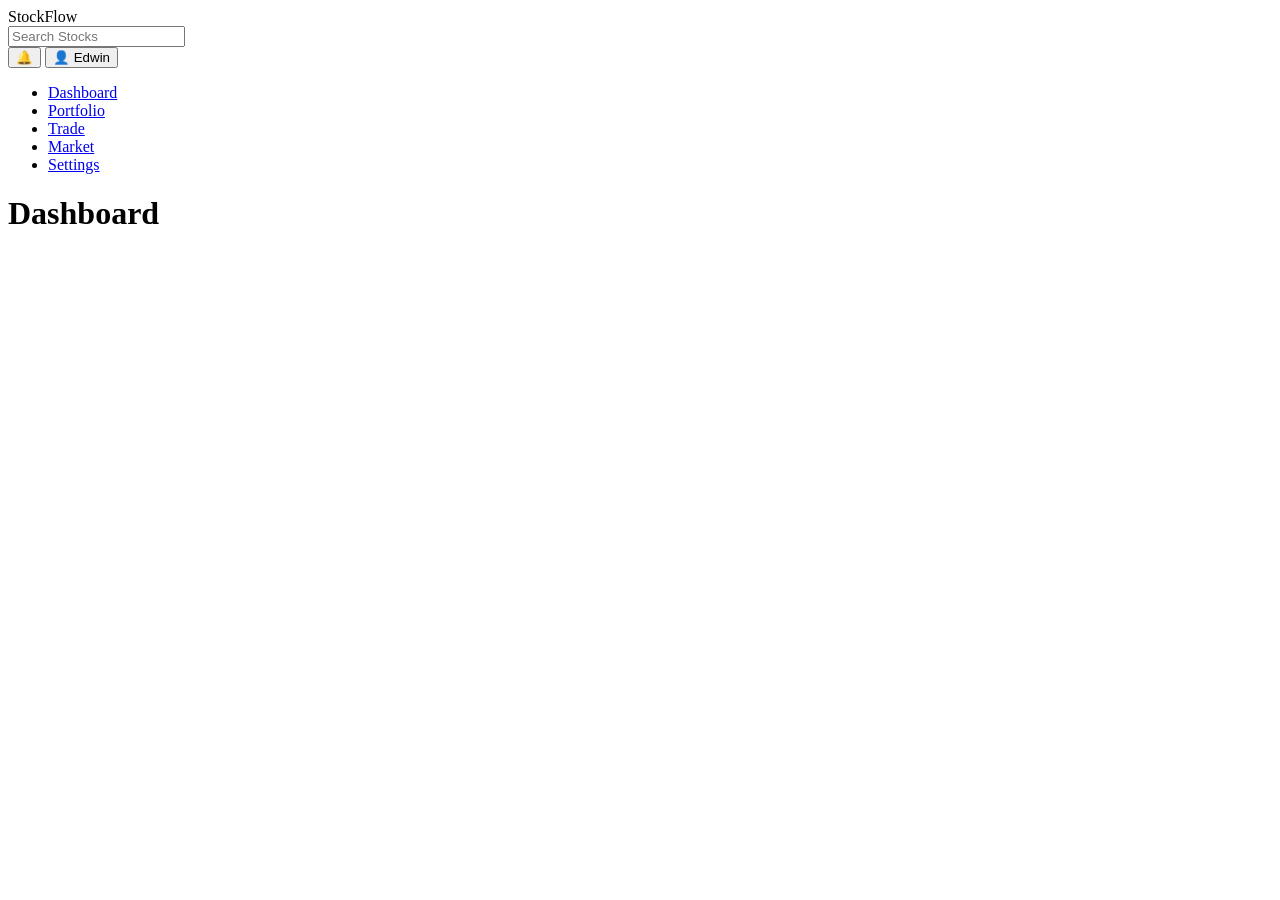
==== index.html @ 6bb7e73a "created file structure and updates index.html" ====
<!DOCTYPE html>
<html lang="en">
<head>
    <meta charset="UTF-8">
    <meta name="viewport" content="width=device-width, initial-scale=1.0">
    <title>Document</title>
</head>
<body>

     <!-- Top Navigation -->
    <header class="topbar">

        <div class="logo">
            StockFlow
        </div>

        <div class="search-container">
            <input type="search" placeholder="Search Stocks">
        </div>

        <div class="topbar-icons">
            <button>🔔</button>
            <button>👤 Edwin</button>
        </div>

    </header>

   
    <div class="dashboard-container">

        
        <aside class="sidebar">

            <ul>

                <li>
                    <a href="index.html">Dashboard</a>
                </li>

                <li>
                    <a href="portfolio.html">Portfolio</a>
                </li>

                <li>
                    <a href="trade.html">Trade</a>
                </li>

                <li>
                    <a href="market.html">Market</a>
                </li>

                <li>
                    <a href="settings.html">Settings</a>
                </li>

            </ul>

        </aside>

        <!-- Main Content -->
        <main class="main-content">

            <h1>Dashboard</h1>

        </main>

    </div>
    
</body>
</html>
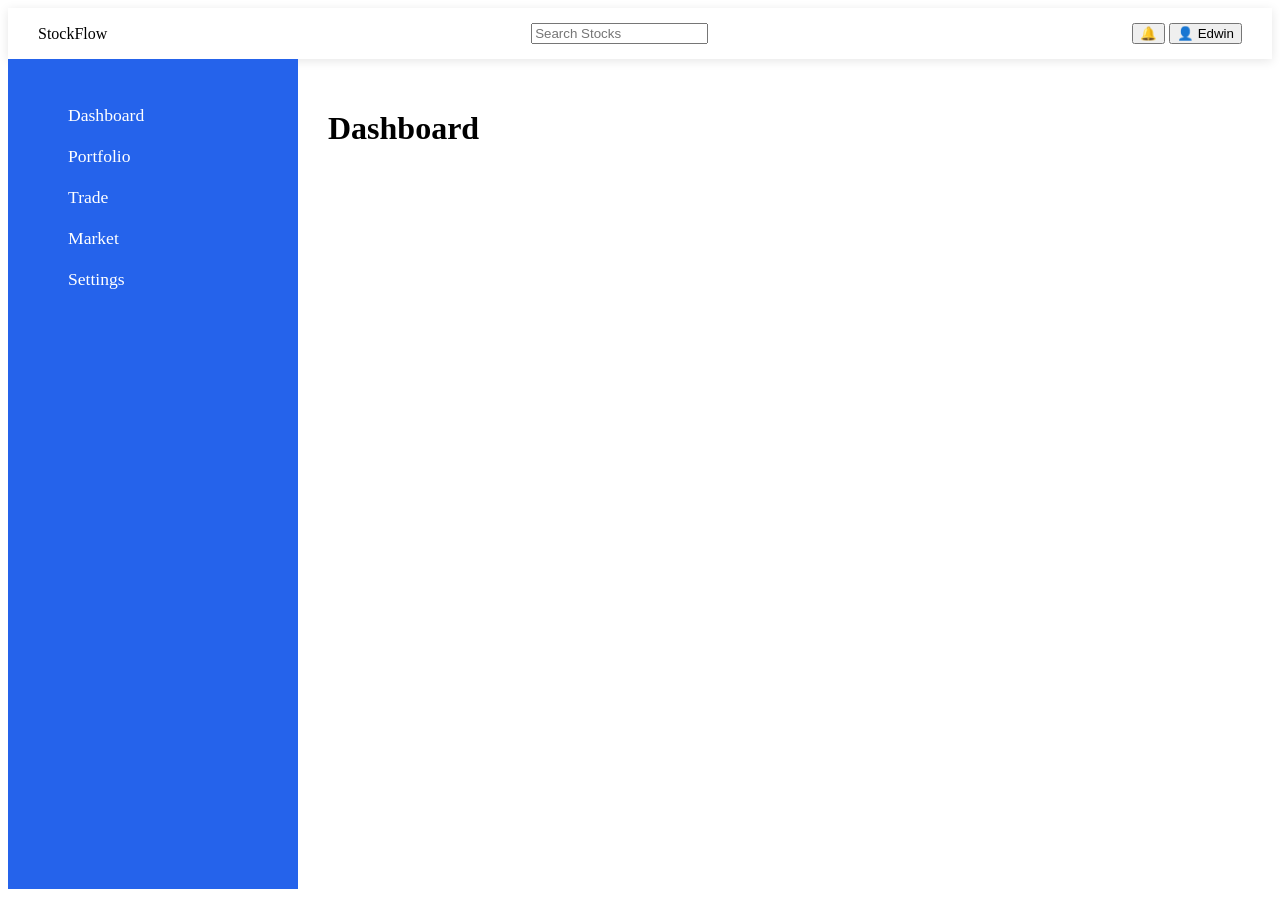
==== commit 84294034: "added index.html content with basic html layout" ====
--- a/index.html
+++ b/index.html
@@ -3,6 +3,7 @@
 <head>
     <meta charset="UTF-8">
     <meta name="viewport" content="width=device-width, initial-scale=1.0">
+    <link rel="stylesheet" href="css/styles.css">
     <title>Document</title>
 </head>
 <body>
--- a/css/styles.css
+++ b/css/styles.css
@@ -0,0 +1,46 @@
+
+.topbar{
+    background:white;
+    padding:15px 30px;
+    display:flex;
+    justify-content:space-between;
+    align-items:center;
+    box-shadow:0 2px 10px rgba(0,0,0,0.1);
+}
+
+.dashboard-container{
+    display:flex;
+    min-height:calc(100vh - 70px);
+}
+
+.sidebar{
+    width:250px;
+    background:#2563EB;
+    padding:30px 20px;
+}
+
+.sidebar ul{
+    list-style:none;
+}
+
+.sidebar li{
+    margin-bottom:20px;
+}
+
+.sidebar a{
+    color:white;
+    text-decoration:none;
+    font-size:1.1rem;
+    display:block;
+}
+
+.sidebar a:hover{
+    background:#60A5FA;
+    padding:10px;
+    border-radius:8px;
+}
+
+.main-content{
+    flex:1;
+    padding:30px;
+}
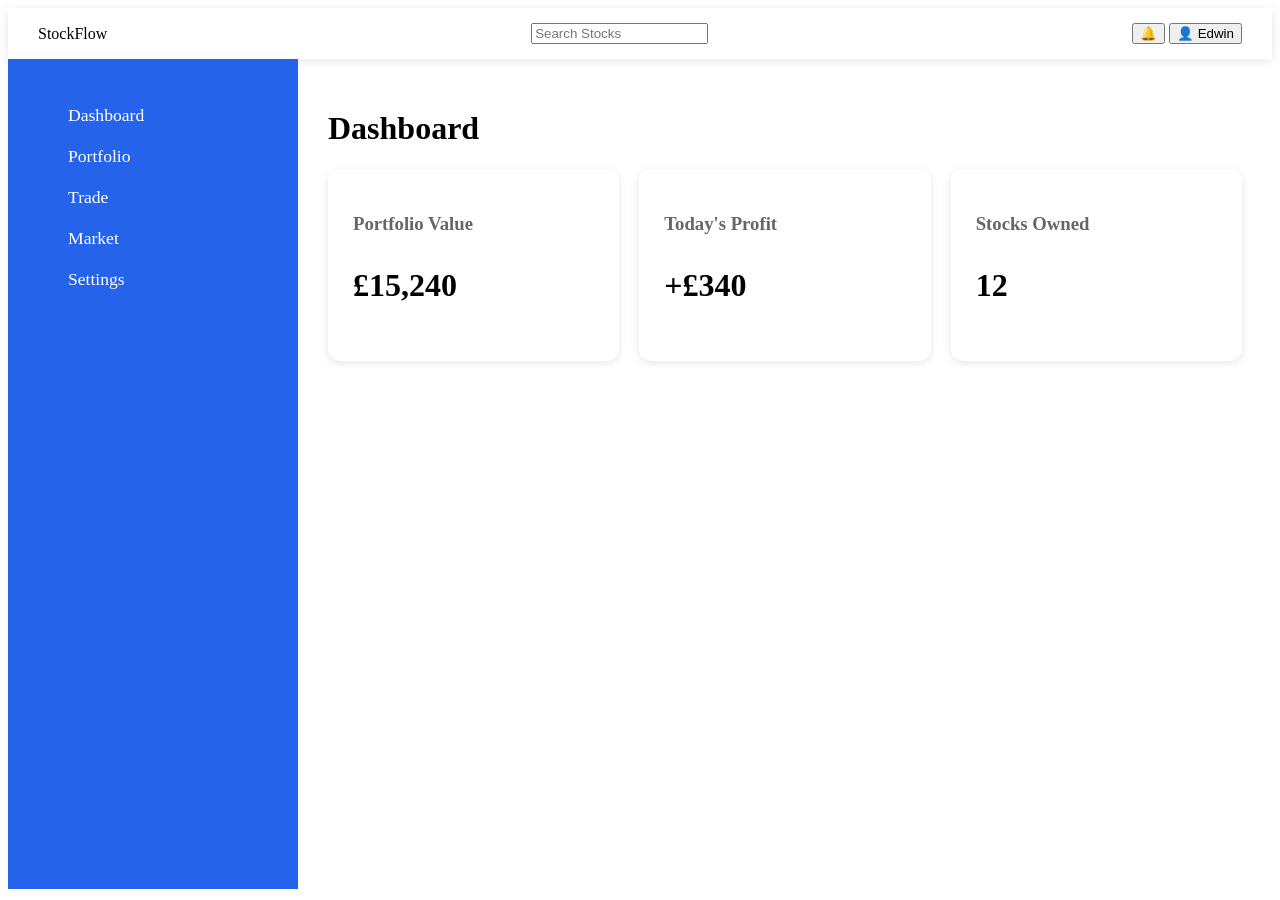
==== commit 23dad62a: "added dashboard cards and css" ====
--- a/index.html
+++ b/index.html
@@ -1,14 +1,16 @@
 <!DOCTYPE html>
 <html lang="en">
+
 <head>
     <meta charset="UTF-8">
     <meta name="viewport" content="width=device-width, initial-scale=1.0">
     <link rel="stylesheet" href="css/styles.css">
     <title>Document</title>
 </head>
+
 <body>
 
-     <!-- Top Navigation -->
+    <!-- Top Navigation -->
     <header class="topbar">
 
         <div class="logo">
@@ -26,10 +28,10 @@
 
     </header>
 
-   
+
     <div class="dashboard-container">
 
-        
+
         <aside class="sidebar">
 
             <ul>
@@ -58,14 +60,34 @@
 
         </aside>
 
-        <!-- Main Content -->
+
         <main class="main-content">
 
             <h1>Dashboard</h1>
+            <section class="cards">
+
+                <article class="card">
+                    <h3>Portfolio Value</h3>
+                    <p>£15,240</p>
+                </article>
+
+                <article class="card">
+                    <h3>Today's Profit</h3>
+                    <p class="profit">+£340</p>
+                </article>
+
+                <article class="card">
+                    <h3>Stocks Owned</h3>
+                    <p>12</p>
+                </article>
+
+            </section>
+
 
         </main>
 
     </div>
-    
+
 </body>
+
 </html>
--- a/css/styles.css
+++ b/css/styles.css
@@ -43,4 +43,32 @@
 .main-content{
     flex:1;
     padding:30px;
+}
+
+.cards{
+    display:grid;
+    grid-template-columns:repeat(3, 1fr);
+    gap:20px;
+    margin-top:20px;
+}
+
+.card{
+    background:white;
+    padding:25px;
+    border-radius:12px;
+    box-shadow:0 2px 8px rgba(0,0,0,0.1);
+}
+
+.card h3{
+    color:#666;
+    margin-bottom:10px;
+}
+
+.card p{
+    font-size:2rem;
+    font-weight:bold;
+}
+
+.profit{
+    color:var(--success);
 }
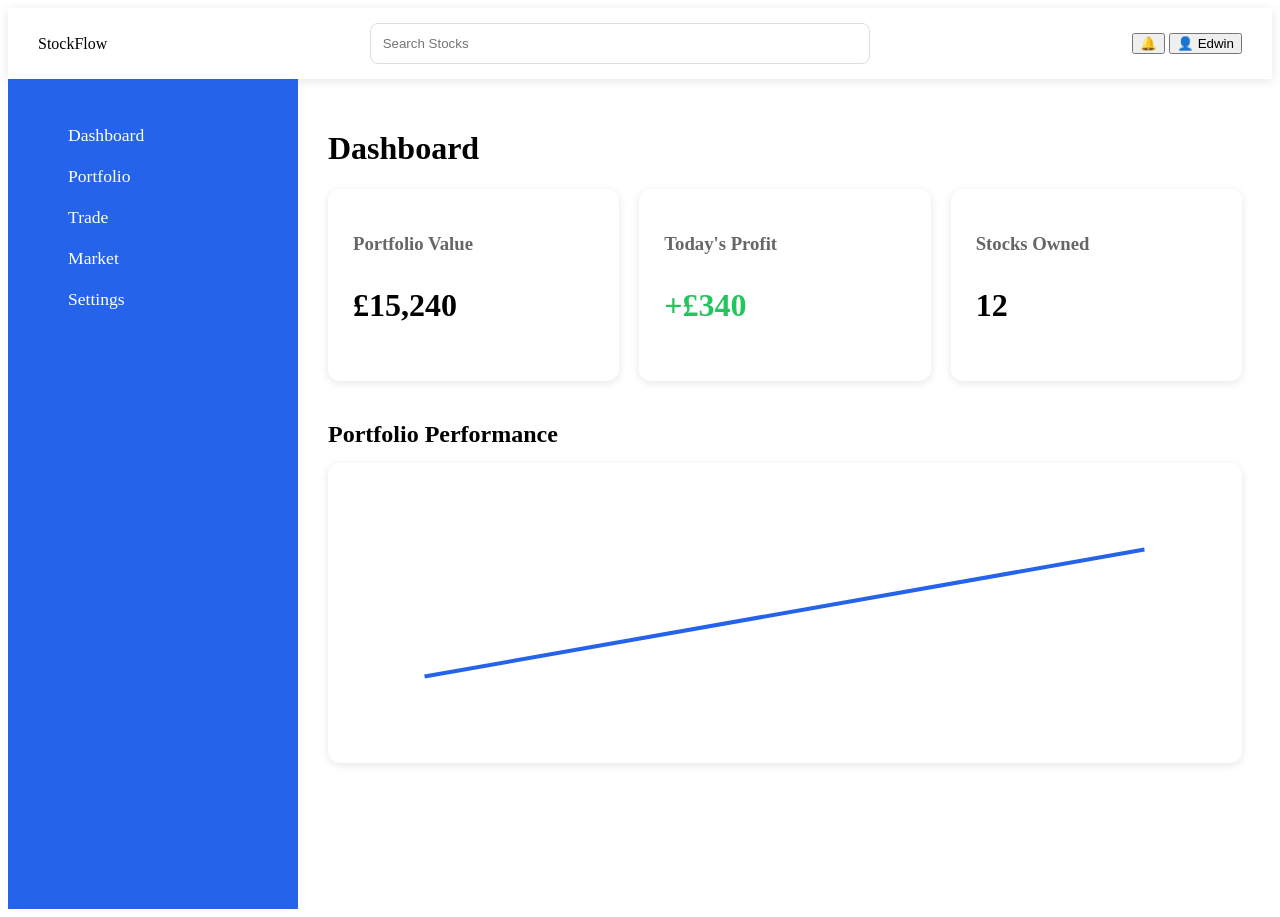
==== commit ebbad19c: "added portfolio performaces content and css" ====
--- a/index.html
+++ b/index.html
@@ -83,6 +83,13 @@
 
             </section>
 
+            <section class="chart-section">
+                <h2>Portfolio Performance</h2>
+                <div class="chart-placeholder">
+                    <div class="chart-line"></div>
+                </div>
+            </section>
+
 
         </main>
 
--- a/css/styles.css
+++ b/css/styles.css
@@ -40,6 +40,13 @@
     border-radius:8px;
 }
 
+.search-container input{
+    width:500px;
+    padding:12px;
+    border:1px solid #ddd;
+    border-radius:8px;
+}
+
 .main-content{
     flex:1;
     padding:30px;
@@ -70,5 +77,33 @@
 }
 
 .profit{
-    color:var(--success);
+     color:#22C55E;
+}
+
+
+.chart-section{
+    margin-top:40px;
+}
+
+.chart-section h2{
+    margin-bottom:15px;
+}
+
+.chart-placeholder{
+    background:white;
+    height:300px;
+    border-radius:12px;
+    box-shadow:0 2px 8px rgba(0,0,0,0.1);
+
+    display:flex;
+    justify-content:center;
+    align-items:center;
+}
+
+.chart-line{
+    width:80%;
+    height:4px;
+    background:#2563EB;
+
+    transform:rotate(-10deg);
 }
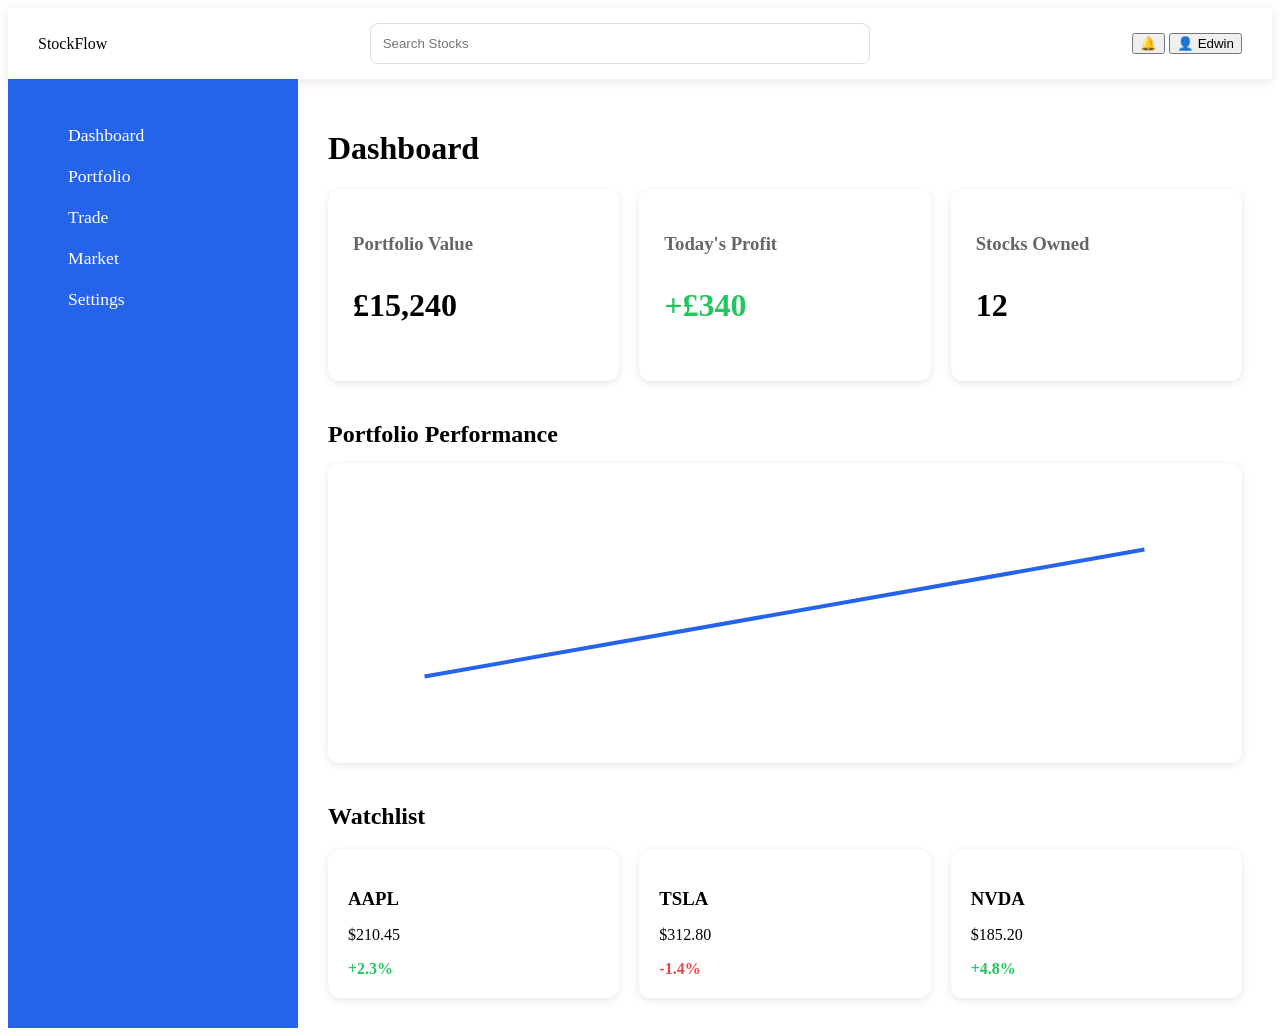
==== commit 636e7ae6: "Added watchlist section and css content" ====
--- a/index.html
+++ b/index.html
@@ -90,6 +90,36 @@
                 </div>
             </section>
 
+            <section class="watchlist-section">
+
+                <h2>Watchlist</h2>
+
+                <div class="watchlist">
+
+                    <article class="watch-card">
+                        <h3>AAPL</h3>
+                        <p>$210.45</p>
+                        <span class="gain">+2.3%</span>
+                    </article>
+
+                    <article class="watch-card">
+                        <h3>TSLA</h3>
+                        <p>$312.80</p>
+                        <span class="loss">-1.4%</span>
+                    </article>
+
+                    <article class="watch-card">
+                        <h3>NVDA</h3>
+                        <p>$185.20</p>
+                        <span class="gain">+4.8%</span>
+                    </article>
+
+                </div>
+
+            </section>
+
+
+
 
         </main>
 
--- a/css/styles.css
+++ b/css/styles.css
@@ -106,4 +106,35 @@
     background:#2563EB;
 
     transform:rotate(-10deg);
+}
+
+.watchlist-section{
+    margin-top:40px;
+}
+
+.watchlist{
+    display:grid;
+    grid-template-columns:repeat(3, 1fr);
+    gap:20px;
+}
+
+.watch-card{
+    background:white;
+    padding:20px;
+    border-radius:12px;
+    box-shadow:0 2px 8px rgba(0,0,0,0.1);
+}
+
+.watch-card h3{
+    margin-bottom:10px;
+}
+
+.gain{
+    color:#22C55E;
+    font-weight:bold;
+}
+
+.loss{
+    color:#EF4444;
+    font-weight:bold;
 }
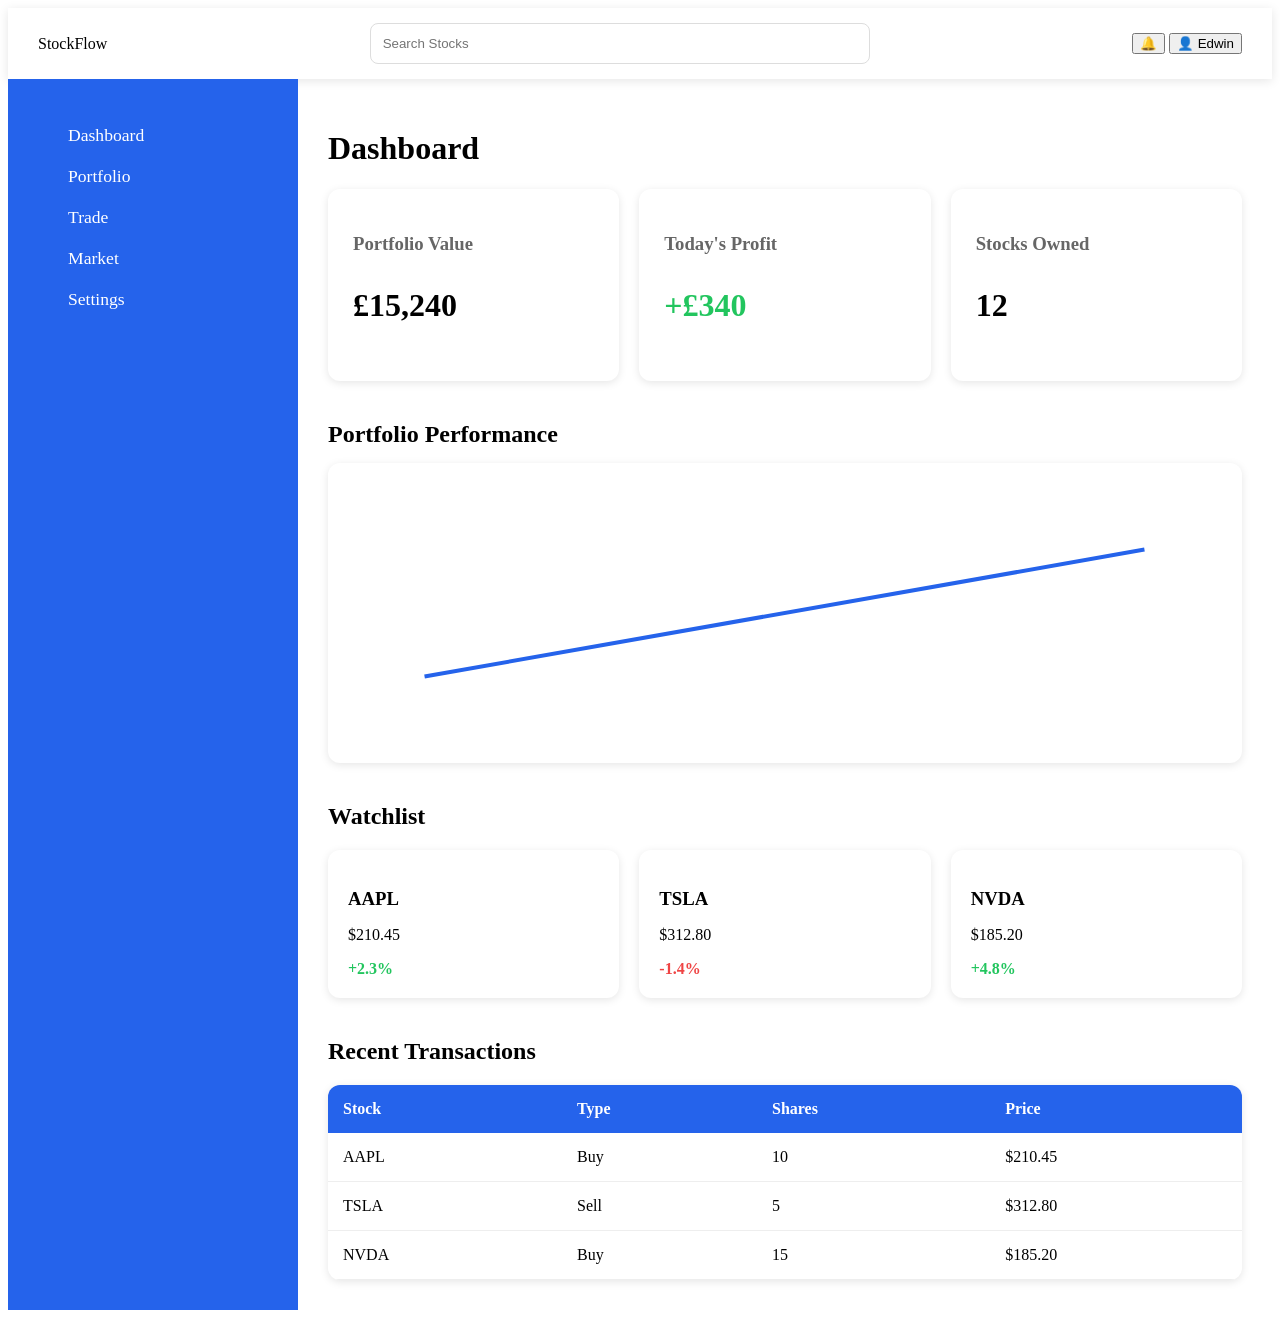
==== commit 184f8b8e: "added transactions content and css" ====
--- a/index.html
+++ b/index.html
@@ -118,6 +118,50 @@
 
             </section>
 
+            <section class="transactions-section">
+
+                <h2>Recent Transactions</h2>
+
+                <table>
+
+                    <thead>
+                        <tr>
+                            <th>Stock</th>
+                            <th>Type</th>
+                            <th>Shares</th>
+                            <th>Price</th>
+                        </tr>
+                    </thead>
+
+                    <tbody>
+
+                        <tr>
+                            <td>AAPL</td>
+                            <td>Buy</td>
+                            <td>10</td>
+                            <td>$210.45</td>
+                        </tr>
+
+                        <tr>
+                            <td>TSLA</td>
+                            <td>Sell</td>
+                            <td>5</td>
+                            <td>$312.80</td>
+                        </tr>
+
+                        <tr>
+                            <td>NVDA</td>
+                            <td>Buy</td>
+                            <td>15</td>
+                            <td>$185.20</td>
+                        </tr>
+
+                    </tbody>
+
+                </table>
+
+            </section>
+
 
 
 
--- a/css/styles.css
+++ b/css/styles.css
@@ -137,4 +137,33 @@
 .loss{
     color:#EF4444;
     font-weight:bold;
+}
+
+.transactions-section{
+    margin-top:40px;
+}
+
+table{
+    width:100%;
+    background:white;
+    border-collapse:collapse;
+    border-radius:12px;
+    overflow:hidden;
+    box-shadow:0 2px 8px rgba(0,0,0,0.1);
+}
+
+th{
+    background:#2563EB;
+    color:white;
+    text-align:left;
+    padding:15px;
+}
+
+td{
+    padding:15px;
+    border-bottom:1px solid #eee;
+}
+
+tr:hover{
+    background:#f8f9fa;
 }
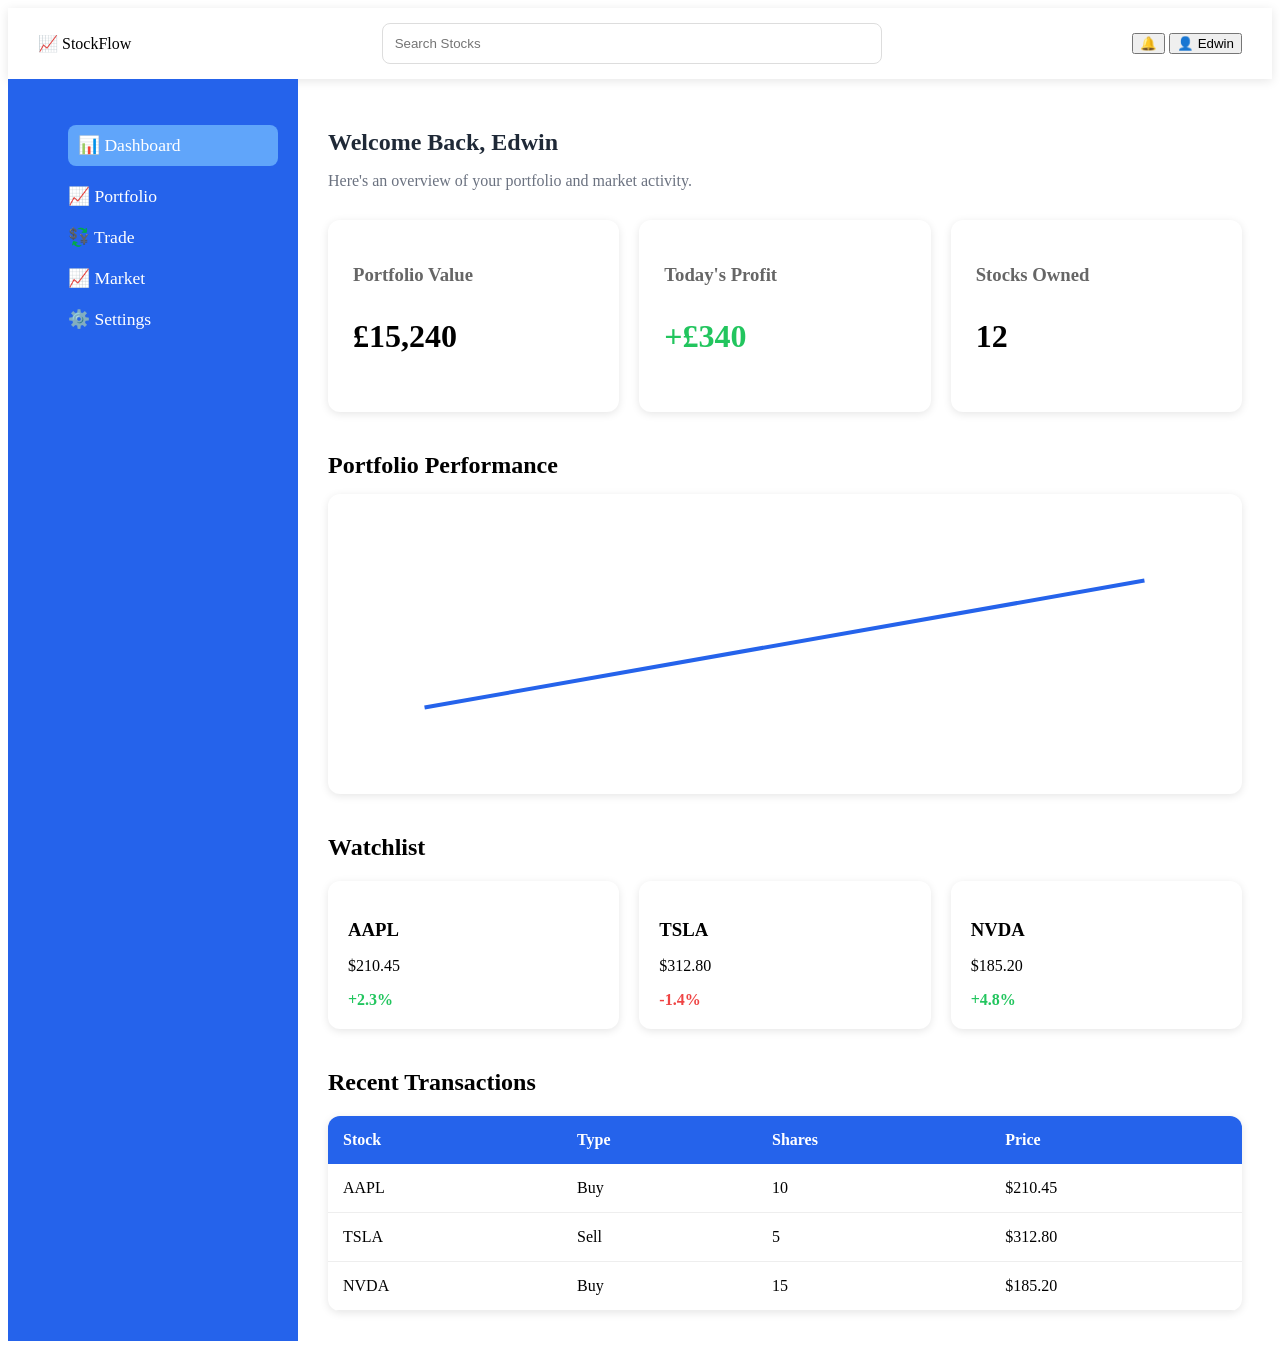
==== commit 2d4fd9a7: "adding dashboard details" ====
--- a/index.html
+++ b/index.html
@@ -14,7 +14,7 @@
     <header class="topbar">
 
         <div class="logo">
-            StockFlow
+            📈 StockFlow
         </div>
 
         <div class="search-container">
@@ -37,23 +37,23 @@
             <ul>
 
                 <li>
-                    <a href="index.html">Dashboard</a>
+                    <a href="index.html" class="active">📊 Dashboard</a>
                 </li>
 
                 <li>
-                    <a href="portfolio.html">Portfolio</a>
+                    <a href="portfolio.html">📈 Portfolio</a>
                 </li>
 
                 <li>
-                    <a href="trade.html">Trade</a>
+                    <a href="trade.html">💱 Trade</a>
                 </li>
 
                 <li>
-                    <a href="market.html">Market</a>
+                    <a href="market.html"> 📈 Market</a>
                 </li>
 
                 <li>
-                    <a href="settings.html">Settings</a>
+                    <a href="settings.html">⚙️ Settings</a>
                 </li>
 
             </ul>
@@ -63,7 +63,16 @@
 
         <main class="main-content">
 
-            <h1>Dashboard</h1>
+            <section class="welcome-banner">
+
+                <h1>Welcome Back, Edwin</h1>
+
+                <p>
+                    Here's an overview of your portfolio and market activity.
+                </p>
+
+            </section>
+
             <section class="cards">
 
                 <article class="card">
--- a/css/styles.css
+++ b/css/styles.css
@@ -166,4 +166,33 @@
 
 tr:hover{
     background:#f8f9fa;
+}
+
+.sidebar a.active{
+    background:#60A5FA;
+    padding:10px;
+    border-radius:8px;
+}
+
+.welcome-banner{
+    margin-bottom:30px;
+}
+
+.welcome-banner h1{
+    color:#1F2937;
+    margin-bottom:10px;
+}
+
+.welcome-banner p{
+    color:#6B7280;
+}
+
+.card:hover{
+    transform:translateY(-5px);
+    transition:0.3s;
+}
+
+.watch-card:hover{
+    transform:translateY(-5px);
+    transition:0.3s;
 }
